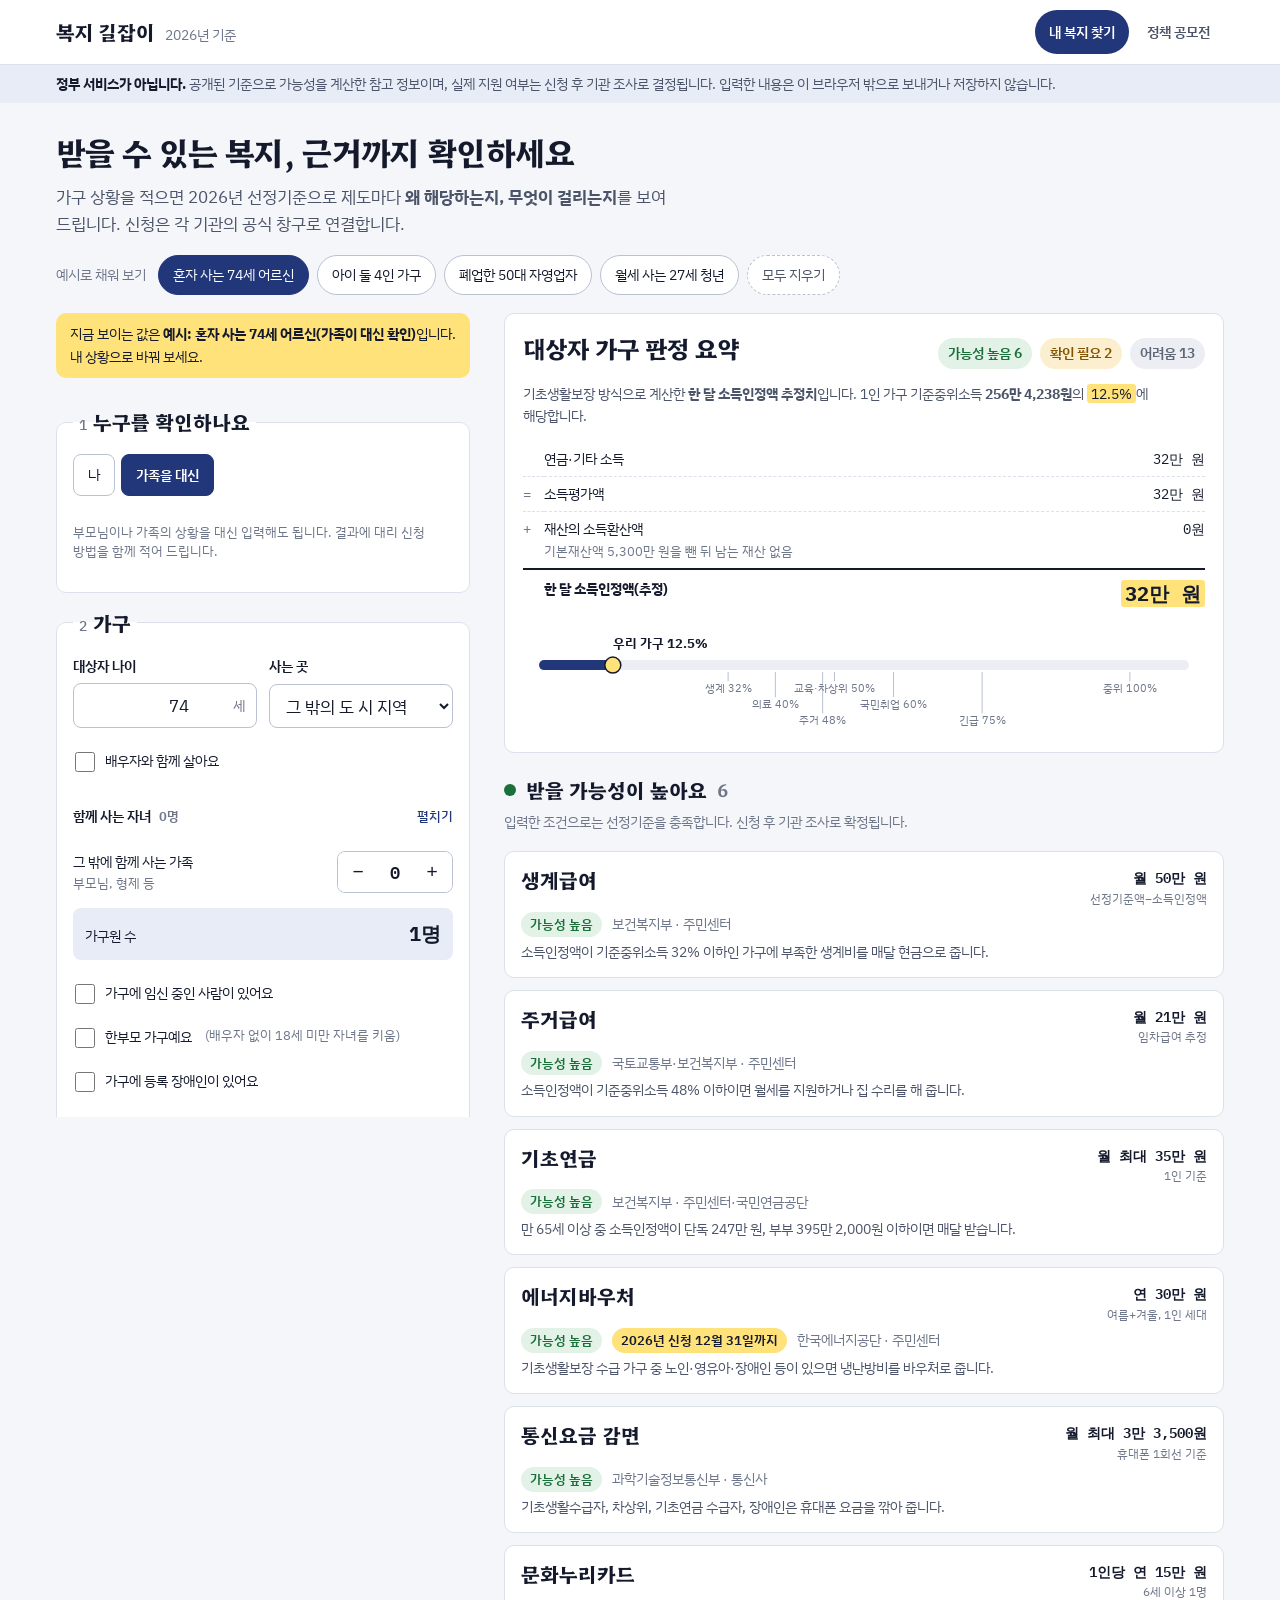
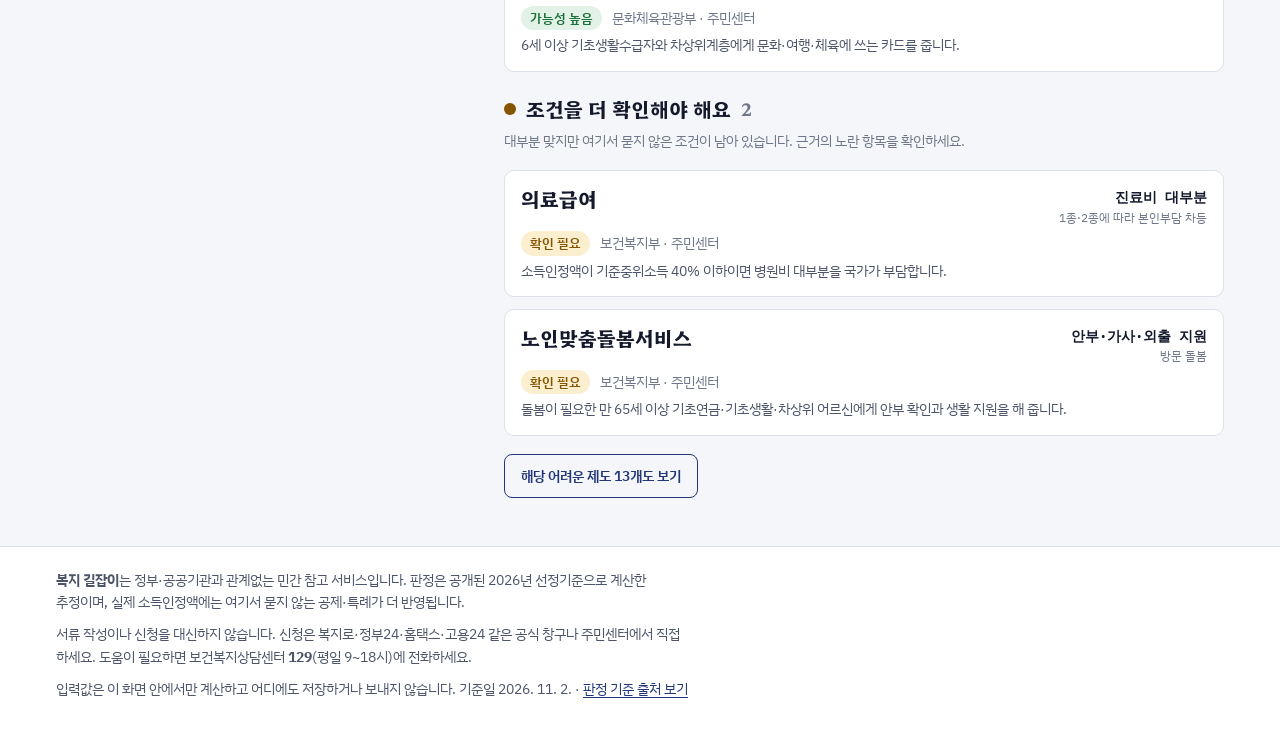
==== bokji/index.html @ 55fb37b9 "복지 길잡이: 복지 판정 페이지와 정책 공모전 모음 초안 - bokji/index.html: 내 복지 찾기·정책 공모전 두 화면 - assets/engine.js: 2026 기준 " ====
<!doctype html>
<html lang="ko">
<head>
<meta charset="utf-8">
<meta name="viewport" content="width=device-width, initial-scale=1, viewport-fit=cover">
<title>복지 길잡이</title>
<meta name="claude:viewport-fit-sides" content="cover">
<meta name="description" content="가구 상황을 입력하면 2026년 기준으로 받을 가능성이 있는 복지제도를 근거와 함께 보여주고, 정책을 제안할 수 있는 공모전과 창구를 모아 둔 페이지입니다. 정부 서비스가 아니며 입력값은 저장하지 않습니다.">
<link rel="preconnect" href="https://fonts.googleapis.com">
<link rel="preconnect" href="https://fonts.gstatic.com" crossorigin>
<link rel="stylesheet" href="https://fonts.googleapis.com/css2?family=Hahmlet:wght@600;700&family=IBM+Plex+Mono:wght@500;600&family=IBM+Plex+Sans+KR:wght@400;500;600;700&display=swap">
<link rel="stylesheet" href="assets/style.css">
</head>
<body>

<header class="masthead">
  <div class="wrap">
    <a class="brand" href="#find"><b>복지 길잡이</b><span>2026년 기준</span></a>
    <nav class="tabs" aria-label="화면 선택">
      <a href="#find" data-view="find">내 복지 찾기</a>
      <a href="#contests" data-view="contests">정책 공모전</a>
    </nav>
  </div>
</header>
<div class="notice" role="note">
  <div class="wrap"><strong>정부 서비스가 아닙니다.</strong> 공개된 기준으로 가능성을 계산한 참고 정보이며, 실제 지원 여부는 신청 후 기관 조사로 결정됩니다. 입력한 내용은 이 브라우저 밖으로 보내거나 저장하지 않습니다.</div>
</div>

<main>
  <!-- ===================== 내 복지 찾기 ===================== -->
  <section id="view-find" class="wrap" aria-labelledby="find-title">
    <div class="intro">
      <h1 id="find-title">받을 수 있는 복지, 근거까지 확인하세요</h1>
      <p>가구 상황을 적으면 2026년 선정기준으로 제도마다 <b>왜 해당하는지, 무엇이 걸리는지</b>를 보여 드립니다. 신청은 각 기관의 공식 창구로 연결합니다.</p>
    </div>

    <div class="presets" role="group" aria-label="예시 가구">
      <span class="label">예시로 채워 보기</span>
      <button type="button" class="chip-btn" data-preset="senior">혼자 사는 74세 어르신</button>
      <button type="button" class="chip-btn" data-preset="family">아이 둘 4인 가구</button>
      <button type="button" class="chip-btn" data-preset="closed">폐업한 50대 자영업자</button>
      <button type="button" class="chip-btn" data-preset="youth">월세 사는 27세 청년</button>
      <button type="button" class="chip-btn ghost" data-preset="clear">모두 지우기</button>
    </div>

    <div class="find-grid">
      <form class="form" id="form" novalidate autocomplete="off">
        <div class="example-flag" id="exampleFlag" hidden>
          <span>지금 보이는 값은 <b id="exampleName">예시</b>입니다. 내 상황으로 바꿔 보세요.</span>
        </div>

        <fieldset>
          <legend><span class="step">1</span>누구를 확인하나요</legend>
          <div class="seg" role="radiogroup" aria-label="확인 대상">
            <label><input type="radio" name="who" id="whoSelf" value="self" checked>나</label>
            <label><input type="radio" name="who" id="whoProxy" value="proxy">가족을 대신</label>
          </div>
          <p class="hint" id="whoHint">부모님이나 가족의 상황을 대신 입력해도 됩니다. 결과에 대리 신청 방법을 함께 적어 드립니다.</p>
        </fieldset>

        <fieldset>
          <legend><span class="step">2</span>가구</legend>
          <div class="row2">
            <div class="field">
              <label for="age"><span data-who-text="본인 나이|대상자 나이">본인 나이</span></label>
              <div class="money"><input type="number" id="age" min="0" max="120" inputmode="numeric" value="40"><span class="unit">세</span></div>
            </div>
            <div class="field">
              <label for="region">사는 곳</label>
              <select id="region">
                <option value="seoul">서울</option>
                <option value="gyeonggi-si">경기도 시 지역</option>
                <option value="gyeonggi-gun">경기도 군 지역</option>
                <option value="incheon">인천</option>
                <option value="metro">그 밖의 광역시(부산·대구·광주·대전·울산)</option>
                <option value="sejong">세종</option>
                <option value="changwon">창원</option>
                <option value="do-si" selected>그 밖의 도 시 지역</option>
                <option value="do-gun">그 밖의 도 군 지역</option>
              </select>
            </div>
          </div>

          <label class="check"><input type="checkbox" id="spouse">배우자와 함께 살아요</label>
          <div class="row2" id="spouseRow" hidden>
            <div class="field">
              <label for="spouseAge">배우자 나이</label>
              <div class="money"><input type="number" id="spouseAge" min="0" max="120" inputmode="numeric" value="40"><span class="unit">세</span></div>
            </div>
            <label class="check" style="align-self:end"><input type="checkbox" id="spouseEarns">배우자도 연 300만 원 이상 벌어요</label>
          </div>

          <details id="kidsBox">
            <summary class="label" style="cursor:pointer;font-weight:600;font-size:var(--step--1);min-height:40px;display:flex;align-items:center">함께 사는 자녀 <span id="kidsSum" class="hint" style="margin-left:8px">0명</span></summary>
            <div class="checks" style="padding-top:6px">
              <div class="stepper" data-key="c0"><span class="name">만 1세 미만</span><span class="ctrl"><button type="button" aria-label="줄이기">−</button><output>0</output><button type="button" aria-label="늘리기">+</button></span></div>
              <div class="stepper" data-key="c1"><span class="name">만 1세</span><span class="ctrl"><button type="button" aria-label="줄이기">−</button><output>0</output><button type="button" aria-label="늘리기">+</button></span></div>
              <div class="stepper" data-key="c2"><span class="name">만 2세~취학 전</span><span class="ctrl"><button type="button" aria-label="줄이기">−</button><output>0</output><button type="button" aria-label="늘리기">+</button></span></div>
              <div class="stepper" data-key="c3"><span class="name">초등 1~2학년<small>만 7~8세</small></span><span class="ctrl"><button type="button" aria-label="줄이기">−</button><output>0</output><button type="button" aria-label="늘리기">+</button></span></div>
              <div class="stepper" data-key="c4"><span class="name">초등 3~6학년</span><span class="ctrl"><button type="button" aria-label="줄이기">−</button><output>0</output><button type="button" aria-label="늘리기">+</button></span></div>
              <div class="stepper" data-key="c5"><span class="name">중학생</span><span class="ctrl"><button type="button" aria-label="줄이기">−</button><output>0</output><button type="button" aria-label="늘리기">+</button></span></div>
              <div class="stepper" data-key="c6"><span class="name">고등학생</span><span class="ctrl"><button type="button" aria-label="줄이기">−</button><output>0</output><button type="button" aria-label="늘리기">+</button></span></div>
              <div class="stepper" data-key="c7"><span class="name">19세 이상 자녀</span><span class="ctrl"><button type="button" aria-label="줄이기">−</button><output>0</output><button type="button" aria-label="늘리기">+</button></span></div>
            </div>
          </details>

          <div class="stepper" data-key="others"><span class="name">그 밖에 함께 사는 가족<small>부모님, 형제 등</small></span><span class="ctrl"><button type="button" aria-label="줄이기">−</button><output>0</output><button type="button" aria-label="늘리기">+</button></span></div>
          <div class="stepper" data-key="othersSenior" id="othersSeniorRow" hidden><span class="name">그중 65세 이상</span><span class="ctrl"><button type="button" aria-label="줄이기">−</button><output>0</output><button type="button" aria-label="늘리기">+</button></span></div>

          <div class="household-size"><span>가구원 수</span><b id="hhSize" class="num">1명</b></div>

          <div class="checks">
            <label class="check"><input type="checkbox" id="pregnant">가구에 임신 중인 사람이 있어요</label>
            <label class="check"><input type="checkbox" id="singleParent">한부모 가구예요<span class="hint">&nbsp;(배우자 없이 18세 미만 자녀를 키움)</span></label>
            <label class="check"><input type="checkbox" id="householdDisabled">가구에 등록 장애인이 있어요</label>
          </div>
          <div class="field">
            <span class="label" data-who-text="본인 장애|대상자 장애">본인 장애</span>
            <div class="seg" role="radiogroup" aria-label="장애 정도">
              <label><input type="radio" name="dis" id="disNone" value="none" checked>없음</label>
              <label><input type="radio" name="dis" id="disMild" value="mild">심하지 않은 장애</label>
              <label><input type="radio" name="dis" id="disSevere" value="severe">심한 장애</label>
            </div>
          </div>
        </fieldset>

        <fieldset>
          <legend><span class="step">3</span>일과 소득</legend>
          <div class="field">
            <label for="work" data-who-text="지금 하는 일|대상자가 지금 하는 일">지금 하는 일</label>
            <select id="work">
              <option value="employee">직장에 다녀요(아르바이트 포함)</option>
              <option value="self">자영업을 하고 있어요</option>
              <option value="closed">최근 가게·사업을 접었어요</option>
              <option value="seeking">일자리를 찾고 있어요</option>
              <option value="none">일하지 않아요(은퇴 포함)</option>
              <option value="student">학생이에요</option>
            </select>
          </div>
          <label class="check"><input type="checkbox" id="insured">최근 18개월 중 고용보험에 180일 이상 가입했어요</label>
          <div class="field">
            <label for="earn">가구의 한 달 근로·사업소득</label>
            <div class="money"><input type="number" id="earn" min="0" step="1" inputmode="numeric" value="0"><span class="unit">만 원</span></div>
            <span class="hint">세금 떼기 전 금액. 가구원 모두 합쳐서 적어요.</span>
          </div>
          <div class="field">
            <label for="otherInc">한 달 연금·기타 소득</label>
            <div class="money"><input type="number" id="otherInc" min="0" step="1" inputmode="numeric" value="0"><span class="unit">만 원</span></div>
            <span class="hint">국민연금, 임대료, 정기적으로 받는 생활비 등. 기초연금은 빼고 적어요.</span>
          </div>
          <div class="field">
            <label for="annual">2025년 한 해 가구 총소득</label>
            <div class="money"><input type="number" id="annual" min="0" step="1" inputmode="numeric" placeholder="비우면 한 달 소득×12"><span class="unit">만 원</span></div>
            <span class="hint">근로·자녀장려금 판정에 씁니다.</span>
          </div>
        </fieldset>

        <fieldset>
          <legend><span class="step">4</span>집과 재산</legend>
          <div class="field">
            <label for="housing">사는 집</label>
            <select id="housing">
              <option value="own">내 집(자가)</option>
              <option value="jeonse">전세</option>
              <option value="monthly" selected>월세</option>
              <option value="other">무상 거주·기타</option>
            </select>
          </div>
          <div class="row2" id="rentRow">
            <div class="field">
              <label for="deposit">보증금</label>
              <div class="money"><input type="number" id="deposit" min="0" inputmode="numeric" value="0"><span class="unit">만 원</span></div>
            </div>
            <div class="field" id="rentField">
              <label for="rent">월세</label>
              <div class="money"><input type="number" id="rent" min="0" inputmode="numeric" value="0"><span class="unit">만 원</span></div>
            </div>
          </div>
          <div class="field" id="homeField" hidden>
            <label for="home">사는 집 가격</label>
            <div class="money"><input type="number" id="home" min="0" inputmode="numeric" value="0"><span class="unit">만 원</span></div>
            <span class="hint">공시가격 기준. 부동산공시가격알리미에서 로그인 없이 볼 수 있어요.</span>
          </div>
          <div class="field">
            <label for="land">그 밖의 집·땅·건물</label>
            <div class="money"><input type="number" id="land" min="0" inputmode="numeric" value="0"><span class="unit">만 원</span></div>
          </div>
          <div class="field">
            <label for="fin">예금·적금·주식</label>
            <div class="money"><input type="number" id="fin" min="0" inputmode="numeric" value="0"><span class="unit">만 원</span></div>
          </div>
          <div class="field">
            <label for="car">자동차 가액</label>
            <div class="money"><input type="number" id="car" min="0" inputmode="numeric" value="0"><span class="unit">만 원</span></div>
            <label class="check"><input type="checkbox" id="carExempt"><span id="carExemptText">2,000cc 미만 승용차로 10년 이상 됐거나 500만 원 미만이에요(생업용·중증장애인용 포함)</span></label>
          </div>
          <div class="field">
            <label for="debt">대출·빚</label>
            <div class="money"><input type="number" id="debt" min="0" inputmode="numeric" value="0"><span class="unit">만 원</span></div>
          </div>
          <label class="check" id="youthApartRow" hidden><input type="checkbox" id="youthApart">부모님과 떨어져 혼자(또는 청년끼리) 살아요</label>
        </fieldset>

        <fieldset>
          <legend><span class="step">5</span>지금 겪는 어려움</legend>
          <p class="hint" style="margin:0">해당하면 긴급 지원을 함께 판정합니다.</p>
          <div class="checks" id="crisisBox">
            <label class="check"><input type="checkbox" name="crisis" value="income-loss">주소득자가 일자리·사업을 잃어 소득이 끊겼어요</label>
            <label class="check"><input type="checkbox" name="crisis" value="breadwinner">주소득자가 사망·가출·행방불명·구금됐어요</label>
            <label class="check"><input type="checkbox" name="crisis" value="illness">중한 질병이나 부상을 당했어요</label>
            <label class="check"><input type="checkbox" name="crisis" value="abuse">가정폭력·학대를 겪고 있어요</label>
            <label class="check"><input type="checkbox" name="crisis" value="disaster">화재 등으로 집에서 살기 어려워졌어요</label>
            <label class="check"><input type="checkbox" name="crisis" value="arrears">전기·가스·수도가 끊기거나 요금이 크게 밀렸어요</label>
          </div>
        </fieldset>
      </form>

      <div class="results" id="results" aria-live="polite"></div>
    </div>
  </section>

  <!-- ===================== 정책 공모전 ===================== -->
  <section id="view-contests" class="wrap" aria-labelledby="contest-title" hidden>
    <div class="contest-intro">
      <h1 id="contest-title">정책을 제안할 수 있는 곳</h1>
      <p>지금 접수 중인 정부·지자체 정책 제안 공모전과, 언제든 정책을 낼 수 있는 상시 창구를 모았습니다. 마감일은 <b id="contestAsOf"></b> 기준으로 확인했으니 응모 전 공식 공고를 꼭 다시 보세요.</p>
    </div>

    <div class="filters" role="group" aria-label="공모전 거르기">
      <div class="field">
        <span class="label">상태</span>
        <div class="seg" id="statusFilter">
          <label><input type="radio" name="cstatus" id="csOpen" value="open" checked>접수 중</label>
          <label><input type="radio" name="cstatus" id="csAll" value="all">전체</label>
        </div>
      </div>
      <div class="field">
        <label for="orgFilter">주최</label>
        <select id="orgFilter"><option value="">모두</option></select>
      </div>
      <div class="field">
        <label for="tagFilter">주제</label>
        <select id="tagFilter"><option value="">모두</option></select>
      </div>
    </div>

    <div class="contest-list" id="contestList"></div>

    <div class="section-head">
      <h2>언제든 정책을 낼 수 있는 창구</h2>
      <p>마감이 없는 상시 제안·청원·국민참여예산 창구입니다.</p>
    </div>
    <div class="contest-list" id="channelList"></div>

    <div class="section-head">
      <h2>공모전 더 찾아보기</h2>
      <p>여러 기관의 공모전을 모아 보여 주는 사이트입니다.</p>
    </div>
    <div class="agg" id="aggList"></div>
  </section>
</main>

<footer class="site-foot">
  <div class="wrap">
    <p><b>복지 길잡이</b>는 정부·공공기관과 관계없는 민간 참고 서비스입니다. 판정은 공개된 2026년 선정기준으로 계산한 추정이며, 실제 소득인정액에는 여기서 묻지 않는 공제·특례가 더 반영됩니다.</p>
    <p>서류 작성이나 신청을 대신하지 않습니다. 신청은 복지로·정부24·홈택스·고용24 같은 공식 창구나 주민센터에서 직접 하세요. 도움이 필요하면 보건복지상담센터 <b class="num">129</b>(평일 9~18시)에 전화하세요.</p>
    <p>입력값은 이 화면 안에서만 계산하고 어디에도 저장하거나 보내지 않습니다. 기준일 <span id="dataAsOf" class="num"></span> · <button type="button" class="link-btn" id="sourcesLink" aria-expanded="false" aria-controls="sources">판정 기준 출처 보기</button></p>
    <div id="sources" hidden></div>
  </div>
</footer>

<script src="assets/data-programs.js"></script>
<script src="assets/data-contests.js"></script>
<script src="assets/engine.js"></script>
<script src="assets/app.js"></script>
</body>
</html>
---- bokji/assets/style.css ----
/* Layout concept: a filled-in application form on the left, a stack of judged
   "판정서" cards on the right; on phones the form comes first, results follow.
   Navy ink on cool paper, a highlighter yellow for the one figure that matters. */
:root {
  --paper: #f5f6f9;
  --card: #ffffff;
  --ink: #141a2c;
  --ink-2: #4b5468;
  --ink-3: #6e7689;
  --rule: #dbe0ea;
  --rule-strong: #b9c1d2;
  --navy: #22367a;
  --navy-ink: #ffffff;
  --navy-soft: #e8ecf7;
  --hilite: #ffe27a;
  --hilite-ink: #141a2c;
  --ok: #1b6f3a;
  --ok-bg: #e2f2e7;
  --warn: #855400;
  --warn-bg: #fcefd0;
  --no: #5f6778;
  --no-bg: #eceef3;
  --focus: #2f6fe0;

  --f-display: "Hahmlet", "Apple SD Gothic Neo", "Malgun Gothic", serif;
  --f-body: "IBM Plex Sans KR", "Apple SD Gothic Neo", "Malgun Gothic", "Noto Sans KR", sans-serif;
  --f-num: "IBM Plex Mono", ui-monospace, "SFMono-Regular", Menlo, monospace;

  --step--1: 0.875rem;
  --step-0: 1.0625rem;
  --step-1: 1.25rem;
  --step-2: 1.5rem;
  --step-3: 2rem;
  --radius: 10px;
}

@media (prefers-color-scheme: dark) {
  :root:not([data-theme="light"]) {
    --paper: #0e1220;
    --card: #161b2b;
    --ink: #e9ecf4;
    --ink-2: #b0b7c8;
    --ink-3: #8c94a8;
    --rule: #2a3147;
    --rule-strong: #3b4460;
    --navy: #a9bbf5;
    --navy-ink: #0e1220;
    --navy-soft: #1e2742;
    --hilite: #6a5713;
    --hilite-ink: #fff6d6;
    --ok: #7fd69a;
    --ok-bg: #13301f;
    --warn: #f1c066;
    --warn-bg: #33270b;
    --no: #a9b0c2;
    --no-bg: #20263a;
    --focus: #8fb2ff;
    color-scheme: dark;
  }
}
:root[data-theme="dark"] {
  --paper: #0e1220;
  --card: #161b2b;
  --ink: #e9ecf4;
  --ink-2: #b0b7c8;
  --ink-3: #8c94a8;
  --rule: #2a3147;
  --rule-strong: #3b4460;
  --navy: #a9bbf5;
  --navy-ink: #0e1220;
  --navy-soft: #1e2742;
  --hilite: #6a5713;
  --hilite-ink: #fff6d6;
  --ok: #7fd69a;
  --ok-bg: #13301f;
  --warn: #f1c066;
  --warn-bg: #33270b;
  --no: #a9b0c2;
  --no-bg: #20263a;
  --focus: #8fb2ff;
  color-scheme: dark;
}

*, *::before, *::after { box-sizing: border-box; }

html { -webkit-text-size-adjust: 100%; }

body {
  margin: 0;
  background: var(--paper);
  color: var(--ink);
  font-family: var(--f-body);
  font-size: var(--step-0);
  line-height: 1.6;
  word-break: keep-all;
  overflow-wrap: anywhere;
}

body::before {
  content: "";
  position: fixed;
  inset: 0 0 auto;
  height: env(safe-area-inset-top, 0px);
  z-index: 10;
  background: var(--card);
}

[hidden] { display: none !important; }

a { color: var(--navy); text-underline-offset: 3px; }
a:hover { text-decoration-thickness: 2px; }

:focus-visible { outline: 3px solid var(--focus); outline-offset: 2px; border-radius: 4px; }

h1, h2, h3 {
  font-family: var(--f-display);
  font-weight: 700;
  line-height: 1.3;
  text-wrap: balance;
  margin: 0;
}

.num, .tabular { font-variant-numeric: tabular-nums; }

.wrap {
  max-width: 1200px;
  margin: 0 auto;
  padding-left: max(16px, env(safe-area-inset-left, 0px));
  padding-right: max(16px, env(safe-area-inset-right, 0px));
}

/* ---------- masthead ---------- */
.masthead {
  position: sticky;
  top: env(safe-area-inset-top, 0px);
  z-index: 5;
  background: var(--card);
  border-bottom: 1px solid var(--rule);
}
.masthead .wrap {
  display: flex;
  flex-wrap: wrap;
  align-items: center;
  gap: 8px 24px;
  padding-block: 10px;
}
.brand {
  display: flex;
  align-items: baseline;
  gap: 10px;
  text-decoration: none;
  color: var(--ink);
}
.brand b {
  font-family: var(--f-display);
  font-size: var(--step-1);
  font-weight: 700;
  letter-spacing: -0.01em;
}
.brand span { font-size: var(--step--1); color: var(--ink-3); }

.tabs { display: flex; gap: 4px; margin-left: auto; }
.tabs a {
  display: inline-flex;
  align-items: center;
  min-height: 44px;
  padding: 0 14px;
  border-radius: 999px;
  text-decoration: none;
  color: var(--ink-2);
  font-weight: 600;
  font-size: var(--step--1);
}
.tabs a[aria-current="page"] { background: var(--navy); color: var(--navy-ink); }
.tabs a:not([aria-current="page"]):hover { background: var(--navy-soft); color: var(--ink); }

.notice {
  background: var(--navy-soft);
  color: var(--ink-2);
  font-size: var(--step--1);
}
.notice .wrap { padding-block: 8px; }
.notice strong { color: var(--ink); }

/* ---------- intro ---------- */
.intro { padding-block: 28px 12px; display: grid; gap: 10px; max-width: 760px; }
.intro h1 { font-size: var(--step-3); letter-spacing: -0.02em; }
.intro p { margin: 0; color: var(--ink-2); max-width: 62ch; }

.presets {
  display: flex;
  flex-wrap: wrap;
  align-items: center;
  gap: 8px;
  padding-block: 6px 18px;
}
.presets .label { font-size: var(--step--1); color: var(--ink-3); margin-right: 4px; }
.chip-btn {
  min-height: 40px;
  padding: 6px 14px;
  border: 1px solid var(--rule-strong);
  border-radius: 999px;
  background: var(--card);
  color: var(--ink);
  font: inherit;
  font-size: var(--step--1);
  cursor: pointer;
}
.chip-btn:hover { border-color: var(--navy); }
.chip-btn[aria-pressed="true"] { background: var(--navy); border-color: var(--navy); color: var(--navy-ink); }
.chip-btn.ghost { border-style: dashed; color: var(--ink-2); }

.example-flag {
  display: flex;
  gap: 8px;
  align-items: center;
  margin-bottom: 14px;
  padding: 10px 14px;
  border-radius: var(--radius);
  background: var(--hilite);
  color: var(--hilite-ink);
  font-size: var(--step--1);
}

/* ---------- find layout ---------- */
.find-grid {
  display: grid;
  grid-template-columns: minmax(0, 420px) minmax(0, 1fr);
  gap: 28px;
  align-items: start;
  padding-bottom: 48px;
}
@media (max-width: 900px) {
  .find-grid { grid-template-columns: minmax(0, 1fr); }
}

/* ---------- form ---------- */
.form {
  display: grid;
  gap: 14px;
  min-width: 0;
}
@media (min-width: 901px) {
  .form {
    position: sticky;
    top: calc(env(safe-area-inset-top, 0px) + 76px);
    max-height: calc(100vh - 96px);
    overflow-y: auto;
    padding-right: 6px;
    overscroll-behavior: contain;
  }
}
fieldset {
  margin: 0;
  padding: 16px 16px 18px;
  border: 1px solid var(--rule);
  border-radius: var(--radius);
  background: var(--card);
  display: grid;
  gap: 14px;
  min-width: 0;
}
legend {
  padding: 0 6px;
  font-family: var(--f-display);
  font-weight: 700;
  font-size: var(--step-1);
}
legend .step { font-family: var(--f-num); font-size: var(--step--1); color: var(--ink-3); margin-right: 6px; font-weight: 500; }

.field { display: grid; gap: 6px; min-width: 0; }
.field > label, .field > .label { font-weight: 600; font-size: var(--step--1); }
.hint { font-size: 0.8125rem; color: var(--ink-3); line-height: 1.45; }
.row2 { display: grid; grid-template-columns: repeat(2, minmax(0, 1fr)); gap: 12px; }
@media (max-width: 380px) { .row2 { grid-template-columns: minmax(0, 1fr); } }

input[type="number"], input[type="text"], select {
  width: 100%;
  min-height: 44px;
  padding: 8px 12px;
  border: 1px solid var(--rule-strong);
  border-radius: 8px;
  background: var(--card);
  color: var(--ink);
  font: inherit;
  font-variant-numeric: tabular-nums;
}
input[type="number"]:focus, select:focus { border-color: var(--navy); }

.money { position: relative; }
.money input { padding-right: 52px; text-align: right; }
.money .unit {
  position: absolute;
  right: 12px;
  top: 50%;
  transform: translateY(-50%);
  color: var(--ink-3);
  font-size: var(--step--1);
  pointer-events: none;
}

.seg { display: flex; flex-wrap: wrap; gap: 6px; }
.seg label {
  position: relative;
  display: inline-flex;
  align-items: center;
  min-height: 42px;
  padding: 0 14px;
  border: 1px solid var(--rule-strong);
  border-radius: 8px;
  cursor: pointer;
  font-size: var(--step--1);
  background: var(--card);
}
.seg input { position: absolute; opacity: 0; inset: 0; margin: 0; cursor: pointer; }
.seg label:has(input:checked) { background: var(--navy); border-color: var(--navy); color: var(--navy-ink); font-weight: 600; }
.seg label:has(input:focus-visible) { outline: 3px solid var(--focus); outline-offset: 2px; }

.checks { display: grid; gap: 4px; }
.check {
  display: flex;
  gap: 10px;
  align-items: flex-start;
  min-height: 40px;
  padding: 8px 2px;
  font-size: var(--step--1);
  cursor: pointer;
}
.check input { width: 20px; height: 20px; margin: 2px 0 0; accent-color: var(--navy); flex: none; }

.stepper { display: flex; align-items: center; justify-content: space-between; gap: 10px; min-height: 44px; }
.stepper .name { font-size: var(--step--1); }
.stepper .name small { display: block; color: var(--ink-3); font-size: 0.8125rem; }
.stepper .ctrl { display: inline-flex; align-items: center; border: 1px solid var(--rule-strong); border-radius: 8px; overflow: hidden; flex: none; }
.stepper button {
  width: 40px; height: 40px; border: 0; background: var(--card); color: var(--ink); font-size: 1.2rem; cursor: pointer;
}
.stepper button:hover { background: var(--navy-soft); }
.stepper output { min-width: 34px; text-align: center; font-family: var(--f-num); font-weight: 600; }

#kidsBox > summary { list-style: none; }
#kidsBox > summary::-webkit-details-marker { display: none; }
#kidsBox > summary::after { content: "펼치기"; margin-left: auto; font-size: 0.8125rem; font-weight: 500; color: var(--navy); }
#kidsBox[open] > summary::after { content: "접기"; }

.household-size {
  display: flex; justify-content: space-between; align-items: baseline;
  padding: 10px 12px; border-radius: 8px; background: var(--navy-soft); font-size: var(--step--1);
}
.household-size b { font-family: var(--f-num); font-size: var(--step-1); }

/* ---------- results ---------- */
.results { display: grid; gap: 18px; min-width: 0; }

.ledger {
  background: var(--card);
  border: 1px solid var(--rule);
  border-radius: var(--radius);
  padding: 18px;
  display: grid;
  gap: 14px;
}
.ledger-head { display: flex; flex-wrap: wrap; gap: 6px 16px; align-items: baseline; justify-content: space-between; }
.ledger-head h2 { font-size: var(--step-2); }
.counts { display: flex; flex-wrap: wrap; gap: 8px; }
.count {
  display: inline-flex; align-items: center; gap: 6px; padding: 4px 10px; border-radius: 999px;
  font-size: var(--step--1); font-weight: 600;
}
.count.ok { background: var(--ok-bg); color: var(--ok); }
.count.warn { background: var(--warn-bg); color: var(--warn); }
.count.no { background: var(--no-bg); color: var(--no); }

.calc { width: 100%; border-collapse: collapse; font-size: var(--step--1); }
.calc td { padding: 6px 0; border-bottom: 1px dashed var(--rule); vertical-align: top; }
.calc td:last-child { text-align: right; font-family: var(--f-num); font-variant-numeric: tabular-nums; white-space: nowrap; padding-left: 12px; }
.calc tr.total td { border-bottom: 0; border-top: 2px solid var(--ink); font-weight: 700; padding-top: 8px; }
.calc tr.total td:last-child { font-size: var(--step-1); }
.calc .op { color: var(--ink-3); width: 1.5em; }
.calc small { color: var(--ink-3); display: block; font-size: 0.8125rem; }
.mark { background: var(--hilite); color: var(--hilite-ink); padding: 0 4px; border-radius: 3px; }

.gauge-box { overflow-x: auto; }
.gauge { display: block; width: 100%; min-width: 520px; height: auto; }

.group-title {
  display: flex; align-items: center; gap: 10px;
  font-size: var(--step-1);
  padding-top: 6px;
}
.group-title .dot { width: 12px; height: 12px; border-radius: 50%; flex: none; }
.group-title.ok .dot { background: var(--ok); }
.group-title.warn .dot { background: var(--warn); }
.group-title.no .dot { background: var(--no); }
.group-sub { margin: -10px 0 0; color: var(--ink-3); font-size: var(--step--1); }

.cards { display: grid; gap: 12px; }

.card {
  background: var(--card);
  border: 1px solid var(--rule);
  border-radius: var(--radius);
  overflow: hidden;
}
.card > summary {
  list-style: none;
  cursor: pointer;
  padding: 14px 16px;
  display: grid;
  grid-template-columns: minmax(0, 1fr) auto;
  gap: 4px 12px;
  align-items: start;
}
.card > summary::-webkit-details-marker { display: none; }
.card > summary:hover { background: var(--navy-soft); }
.card-name { font-family: var(--f-display); font-weight: 700; font-size: var(--step-1); line-height: 1.35; }
.card-meta { grid-column: 1 / -1; display: flex; flex-wrap: wrap; gap: 6px 10px; align-items: center; color: var(--ink-3); font-size: 0.875rem; }
.card-line { grid-column: 1 / -1; color: var(--ink-2); font-size: var(--step--1); }
.amount { text-align: right; font-family: var(--f-num); font-weight: 600; font-size: var(--step--1); white-space: nowrap; }
.amount small { display: block; font-family: var(--f-body); font-weight: 400; color: var(--ink-3); font-size: 0.75rem; }

.pill {
  display: inline-flex; align-items: center; gap: 4px; padding: 2px 9px; border-radius: 999px;
  font-size: 0.8125rem; font-weight: 600; white-space: nowrap;
}
.pill.ok { background: var(--ok-bg); color: var(--ok); }
.pill.warn { background: var(--warn-bg); color: var(--warn); }
.pill.no { background: var(--no-bg); color: var(--no); }
.pill.auto { background: var(--navy-soft); color: var(--navy); }
.pill.deadline { background: var(--hilite); color: var(--hilite-ink); }

.card-body { padding: 4px 16px 18px; display: grid; gap: 16px; border-top: 1px solid var(--rule); }
.card-body h4 { margin: 12px 0 6px; font-size: var(--step--1); font-family: var(--f-body); font-weight: 700; color: var(--ink-2); letter-spacing: 0.02em; }

.reasons { list-style: none; margin: 0; padding: 0; display: grid; gap: 6px; }
.reasons li { display: grid; grid-template-columns: 22px minmax(0, 1fr); gap: 8px; font-size: var(--step--1); }
.reasons .ic { width: 20px; height: 20px; border-radius: 50%; display: grid; place-items: center; font-size: 0.75rem; font-weight: 700; margin-top: 2px; }
.reasons .pass .ic { background: var(--ok-bg); color: var(--ok); }
.reasons .fail .ic { background: var(--no-bg); color: var(--no); }
.reasons .ask .ic { background: var(--warn-bg); color: var(--warn); }

.docs { list-style: none; margin: 0; padding: 0; display: grid; gap: 2px; }
.docs label { display: flex; gap: 10px; align-items: flex-start; padding: 6px 0; font-size: var(--step--1); cursor: pointer; }
.docs input { width: 18px; height: 18px; margin: 3px 0 0; accent-color: var(--navy); flex: none; }

.howto { font-size: var(--step--1); color: var(--ink-2); margin: 0; }
.proxy-tip { font-size: var(--step--1); background: var(--navy-soft); border-radius: 8px; padding: 10px 12px; margin: 0; }

.actions { display: flex; flex-wrap: wrap; gap: 8px; }
.btn {
  display: inline-flex; align-items: center; justify-content: center; gap: 6px;
  min-height: 44px; padding: 0 16px; border-radius: 8px;
  font: inherit; font-size: var(--step--1); font-weight: 600; text-decoration: none; cursor: pointer;
  border: 1px solid var(--navy);
}
.btn.primary { background: var(--navy); color: var(--navy-ink); }
.btn.secondary { background: transparent; color: var(--navy); }
.btn:hover { filter: brightness(1.08); }

.sources { font-size: 0.8125rem; color: var(--ink-3); margin: 0; }
.sources a { color: var(--ink-3); }

.more-toggle { justify-self: start; }

.empty {
  padding: 18px; border: 1px dashed var(--rule-strong); border-radius: var(--radius);
  color: var(--ink-2); font-size: var(--step--1); background: var(--card);
}

/* ---------- contests ---------- */
.contest-intro { padding-block: 28px 8px; display: grid; gap: 10px; max-width: 760px; }
.contest-intro h1 { font-size: var(--step-3); letter-spacing: -0.02em; }
.contest-intro p { margin: 0; color: var(--ink-2); }

.filters {
  display: flex; flex-wrap: wrap; gap: 10px 18px; align-items: end;
  padding: 14px 16px; margin-block: 14px 18px;
  background: var(--card); border: 1px solid var(--rule); border-radius: var(--radius);
}
.filters .field { min-width: 160px; flex: 1 1 160px; }
.filters .seg label { min-height: 38px; }

.contest-list { display: grid; gap: 10px; padding-bottom: 12px; }
.contest {
  display: grid;
  grid-template-columns: 92px minmax(0, 1fr);
  gap: 4px 16px;
  padding: 14px 16px;
  background: var(--card);
  border: 1px solid var(--rule);
  border-radius: var(--radius);
}
.contest .dday {
  grid-row: span 3;
  display: grid; align-content: start; justify-items: start; gap: 4px;
  font-family: var(--f-num); font-weight: 600;
}
.contest .dday b { font-size: var(--step-2); line-height: 1; }
.contest .dday span { font-family: var(--f-body); font-size: 0.8125rem; color: var(--ink-3); font-weight: 400; }
.contest .dday.soon b { color: var(--warn); }
.contest .dday.closed b { color: var(--no); }
.contest > :not(.dday) { grid-column: 2; min-width: 0; }
.contest h3 { font-size: var(--step-1); }
.contest .meta { display: flex; flex-wrap: wrap; gap: 6px 12px; color: var(--ink-3); font-size: 0.875rem; }
.contest .desc { margin: 0; color: var(--ink-2); font-size: var(--step--1); }
.contest .desc b { color: var(--ink); font-weight: 600; }
.contest .foot { display: flex; flex-wrap: wrap; gap: 8px; align-items: center; margin-top: 6px; }
@media (max-width: 560px) {
  .contest { grid-template-columns: minmax(0, 1fr); }
  .contest .dday { grid-row: auto; grid-auto-flow: column; align-items: baseline; }
  .contest > :not(.dday) { grid-column: 1; }
}
.tag { font-size: 0.8125rem; padding: 2px 8px; border-radius: 6px; background: var(--no-bg); color: var(--ink-2); }

.section-head { display: grid; gap: 4px; padding-block: 22px 10px; }
.section-head h2 { font-size: var(--step-2); }
.section-head p { margin: 0; color: var(--ink-3); font-size: var(--step--1); }

.agg { display: grid; grid-template-columns: repeat(auto-fill, minmax(min(100%, 240px), 1fr)); gap: 10px; padding-bottom: 40px; }
.agg a {
  display: grid; gap: 2px; padding: 12px 14px; border: 1px solid var(--rule); border-radius: var(--radius);
  background: var(--card); text-decoration: none; color: var(--ink);
}
.agg a span { font-size: 0.8125rem; color: var(--ink-3); }
.agg a:hover { border-color: var(--navy); }

/* ---------- footer ---------- */
.site-foot { border-top: 1px solid var(--rule); background: var(--card); }
.site-foot .wrap { padding-block: 22px 32px; display: grid; gap: 10px; font-size: var(--step--1); color: var(--ink-2); max-width: 1200px; }
.site-foot p { margin: 0; max-width: 80ch; }
.link-btn {
  border: 0; padding: 0; background: none; font: inherit; color: var(--navy);
  text-decoration: underline; text-underline-offset: 3px; cursor: pointer;
}
.sr-only { position: absolute; width: 1px; height: 1px; overflow: hidden; clip: rect(0 0 0 0); white-space: nowrap; }

@media (prefers-reduced-motion: no-preference) {
  .card[open] .card-body { animation: open 160ms ease-out; }
  @keyframes open { from { opacity: 0.4; transform: translateY(-4px); } to { opacity: 1; transform: none; } }
}
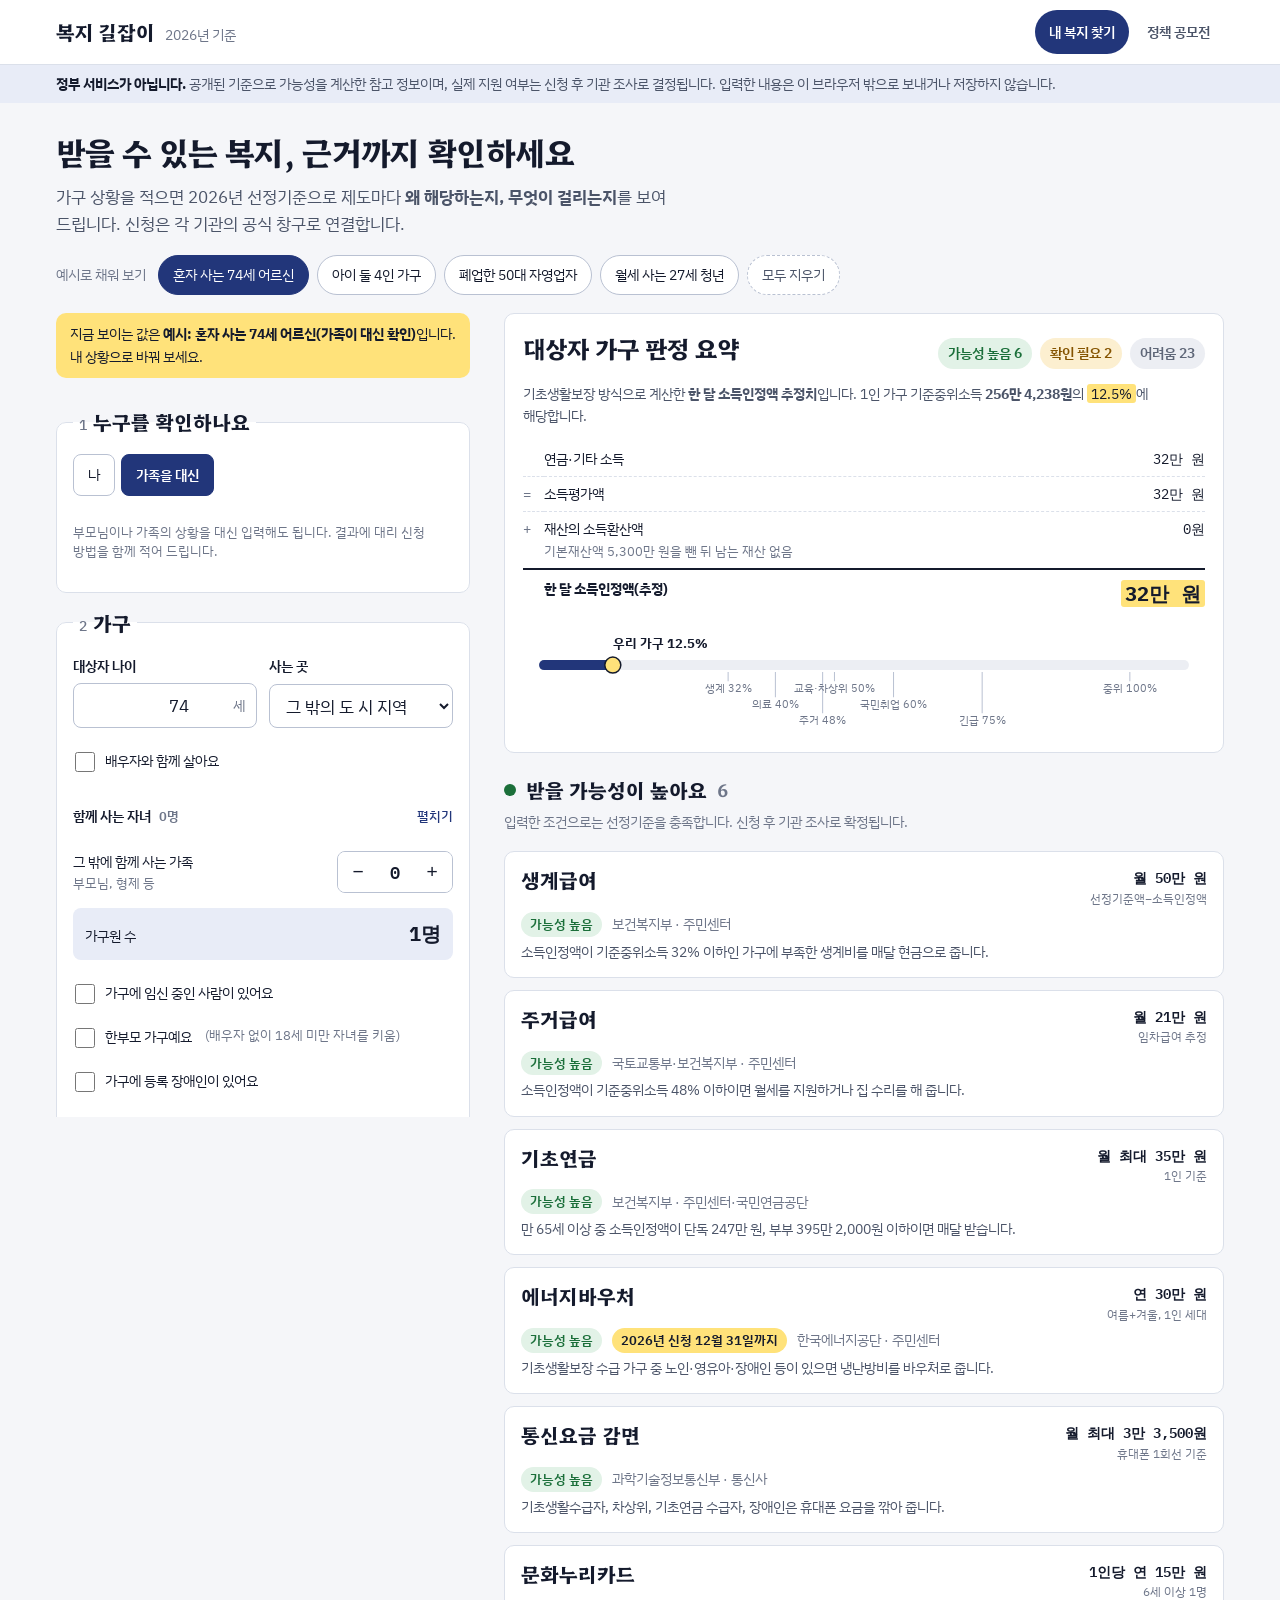
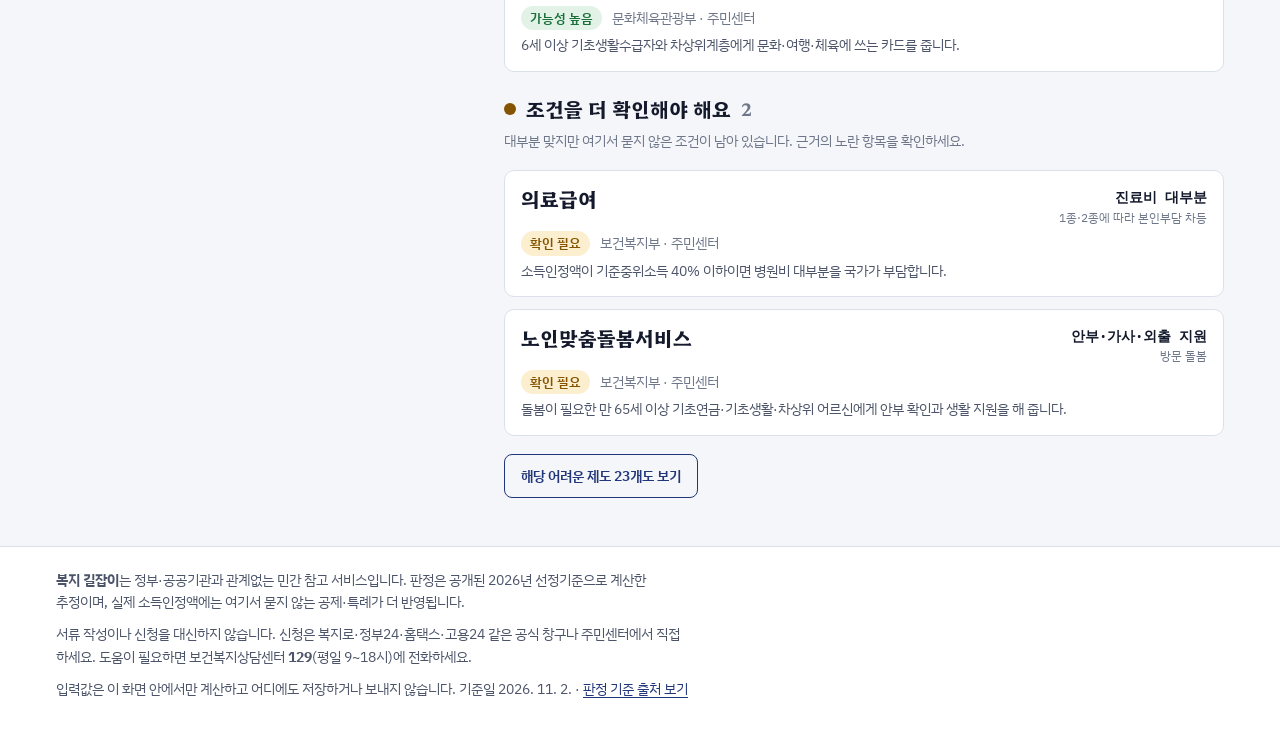
==== commit c7db024b: "복지 길잡이: 아동·가족·청년·소상공인 제도와 공모전 목록 추가 - 아동수당(9세 미만, 지역별 금액), 부모급여, 첫만남이용권, 임신·출산 진료비, 아이돌봄, 한부모 아동양육비(" ====
--- a/bokji/index.html
+++ b/bokji/index.html
@@ -96,8 +96,8 @@
               <div class="stepper" data-key="c0"><span class="name">만 1세 미만</span><span class="ctrl"><button type="button" aria-label="줄이기">−</button><output>0</output><button type="button" aria-label="늘리기">+</button></span></div>
               <div class="stepper" data-key="c1"><span class="name">만 1세</span><span class="ctrl"><button type="button" aria-label="줄이기">−</button><output>0</output><button type="button" aria-label="늘리기">+</button></span></div>
               <div class="stepper" data-key="c2"><span class="name">만 2세~취학 전</span><span class="ctrl"><button type="button" aria-label="줄이기">−</button><output>0</output><button type="button" aria-label="늘리기">+</button></span></div>
-              <div class="stepper" data-key="c3"><span class="name">초등 1~2학년<small>만 7~8세</small></span><span class="ctrl"><button type="button" aria-label="줄이기">−</button><output>0</output><button type="button" aria-label="늘리기">+</button></span></div>
-              <div class="stepper" data-key="c4"><span class="name">초등 3~6학년</span><span class="ctrl"><button type="button" aria-label="줄이기">−</button><output>0</output><button type="button" aria-label="늘리기">+</button></span></div>
+              <div class="stepper" data-key="c3"><span class="name">초등 1~3학년<small>만 7~9세</small></span><span class="ctrl"><button type="button" aria-label="줄이기">−</button><output>0</output><button type="button" aria-label="늘리기">+</button></span></div>
+              <div class="stepper" data-key="c4"><span class="name">초등 4~6학년</span><span class="ctrl"><button type="button" aria-label="줄이기">−</button><output>0</output><button type="button" aria-label="늘리기">+</button></span></div>
               <div class="stepper" data-key="c5"><span class="name">중학생</span><span class="ctrl"><button type="button" aria-label="줄이기">−</button><output>0</output><button type="button" aria-label="늘리기">+</button></span></div>
               <div class="stepper" data-key="c6"><span class="name">고등학생</span><span class="ctrl"><button type="button" aria-label="줄이기">−</button><output>0</output><button type="button" aria-label="늘리기">+</button></span></div>
               <div class="stepper" data-key="c7"><span class="name">19세 이상 자녀</span><span class="ctrl"><button type="button" aria-label="줄이기">−</button><output>0</output><button type="button" aria-label="늘리기">+</button></span></div>
